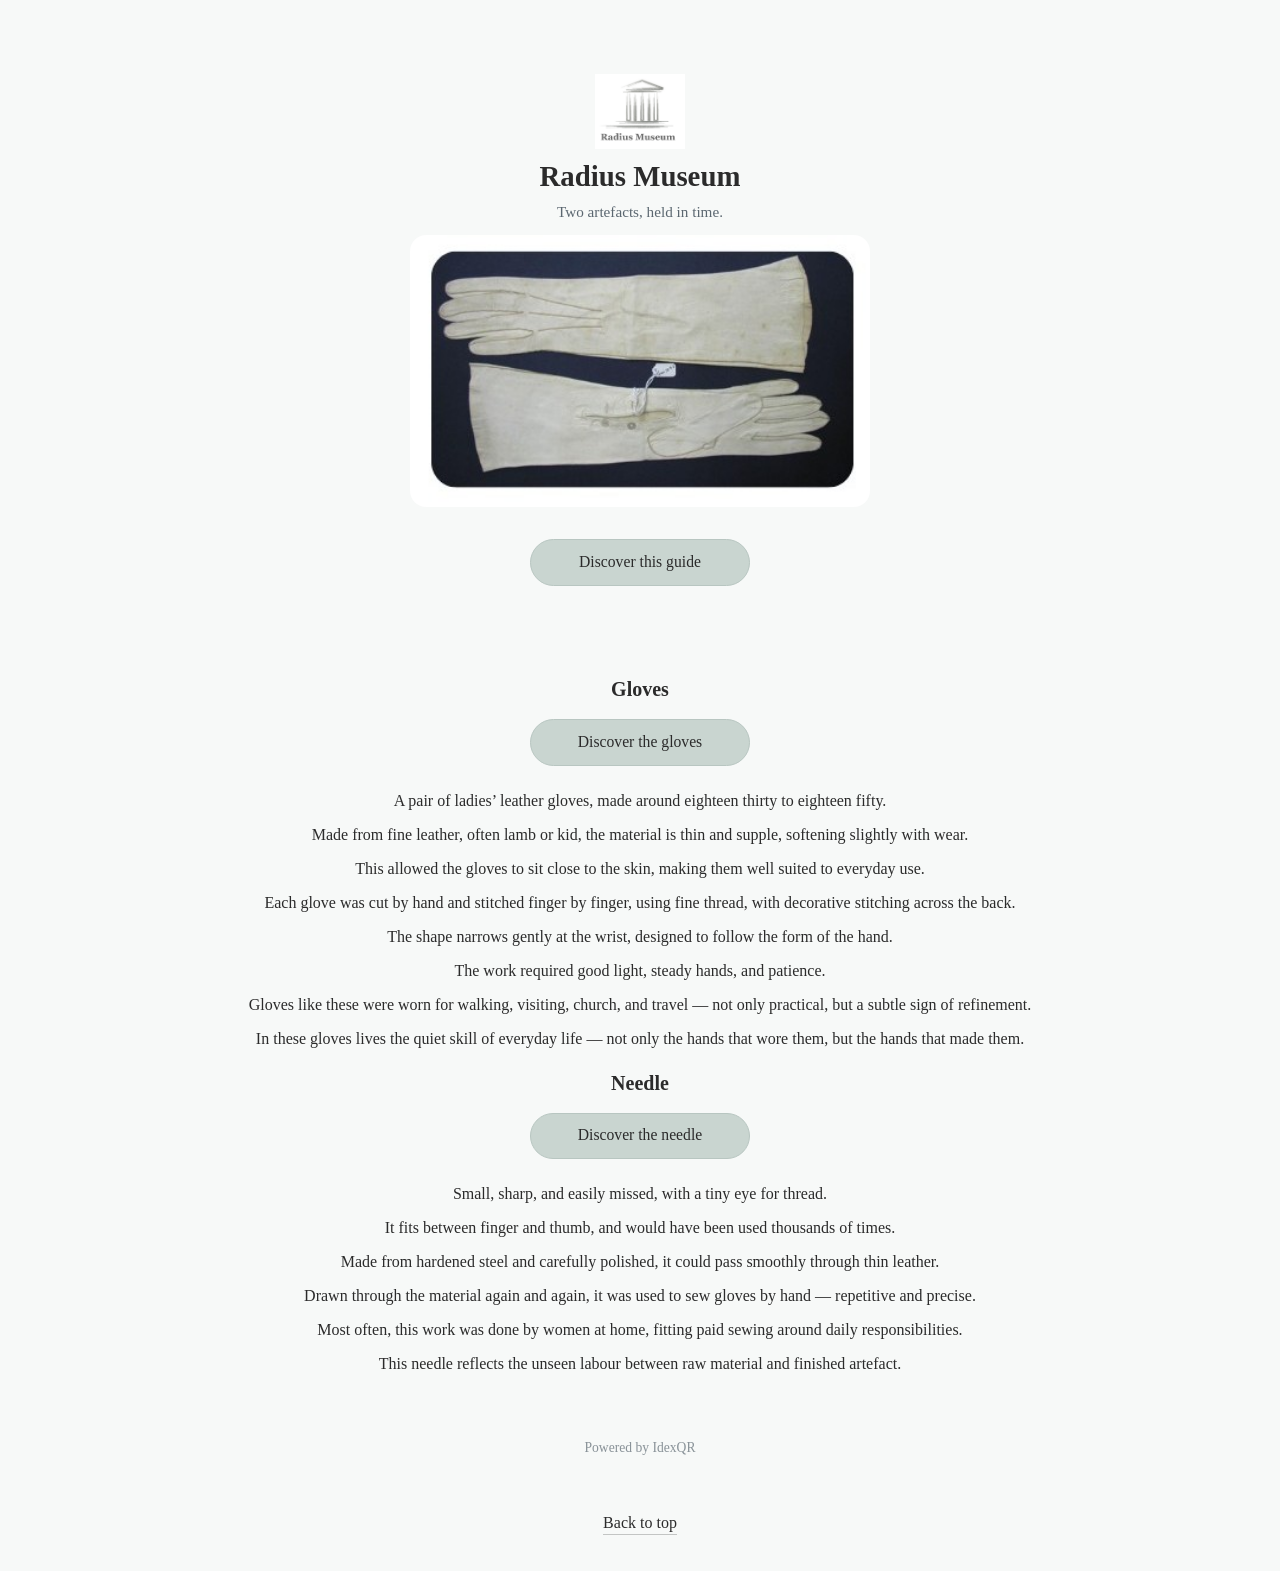
==== docs/museum-legacy.html @ da5138e6 "Rename museum.html to museum-legacy.html" ====
<!doctype html>
<html lang="en-GB">
<head>
  <meta charset="utf-8" />
  <meta name="viewport" content="width=device-width, initial-scale=1" />
  <title>Two Artefacts, One Pair of Hands — Discover</title>
  <meta name="description" content="A calm, spoken-first guide for two museum artefacts: gloves and a sewing needle." />
  <link rel="stylesheet" href="style.css?v=6" />
</head>

<body>
  <a id="top"></a>

  <main>
    <header class="wrap hero" style="text-align: center;">
  <img src="images/museum-logo.png" alt="Radius Museum logo" class="museum-logo" />

  <h1 class="light-heading">Radius Museum</h1>

  <p class="intro">
    Two artefacts, held in time.
  </p>

  <img src="images/gloves.jpg" alt="Ladies’ leather gloves and sewing needle" class="object-image" />

  <button type="button" class="quiet-button" onclick="playEmbeddedAudio('museumAudio')">
    Discover this guide
  </button>

  <p class="sr-only">
    You’ve just opened the Radius Museum guide.
  </p>

  <p class="sr-only">
    You are first exploring the gloves, followed by the needle.
  </p>
</header>
    
    <section class="wrap">
      <h2>Gloves</h2>

      <button type="button" class="quiet-button" onclick="playEmbeddedAudio('glovesAudio')">
      Discover the gloves
      </button>

      <p>
        A pair of ladies’ leather gloves, made around eighteen thirty to eighteen fifty.
      </p>

      <p>
        Made from fine leather, often lamb or kid, the material is thin and supple, softening slightly with wear.
      </p>

      <p>
        This allowed the gloves to sit close to the skin, making them well suited to everyday use.
      </p>

      <p>
        Each glove was cut by hand and stitched finger by finger, using fine thread, with decorative stitching across the back.
      </p>

      <p>
        The shape narrows gently at the wrist, designed to follow the form of the hand.
      </p>

      <p>
        The work required good light, steady hands, and patience.
      </p>

      <p>
        Gloves like these were worn for walking, visiting, church, and travel — not only practical, but a subtle sign of refinement.
      </p>

      <p>
        In these gloves lives the quiet skill of everyday life — not only the hands that wore them, but the hands that made them.
      </p>

      <h2>Needle</h2>

      <button type="button" class="quiet-button" onclick="playEmbeddedAudio('needleAudio')">
      Discover the needle
      </button>

      <p>
        Small, sharp, and easily missed, with a tiny eye for thread.
      </p>

      <p>
        It fits between finger and thumb, and would have been used thousands of times.
      </p>

      <p>
        Made from hardened steel and carefully polished, it could pass smoothly through thin leather.
      </p>

      <p>
        Drawn through the material again and again, it was used to sew gloves by hand — repetitive and precise.
      </p>

      <p>
        Most often, this work was done by women at home, fitting paid sewing around daily responsibilities.
      </p>

      <p>
        This needle reflects the unseen labour between raw material and finished artefact.
      </p>
    </section>

    <p class="powered-by">Powered by IdexQR</p>

    <footer class="footer">
      <a href="#top" class="back-link">Back to top</a>
    </footer>
  </main>

  <audio id="museumAudio" src="audio/arrival.mp3" preload="auto"></audio>
  <audio id="glovesAudio" src="audio/gloves.mp3" preload="auto"></audio>
  <audio id="needleAudio" src="audio/needle.mp3" preload="auto"></audio>

  <script>
    let currentAudio = null;

    function stopCurrentAudio() {
      if (currentAudio) {
        currentAudio.pause();
        currentAudio.currentTime = 0;
      }
    }

    function playEmbeddedAudio(id) {
      stopCurrentAudio();
      currentAudio = document.getElementById(id);

      if (!currentAudio) return;

      currentAudio.currentTime = 0;

      const playPromise = currentAudio.play();
      if (playPromise !== undefined) {
        playPromise.catch(err => {
          console.error("Embedded audio failed:", id, err);
        });
      }
    }
  </script>
</body>
</html>
---- docs/style.css ----
:root {
  --bg: #F3F5F4;
  --ink: #1f2428;
  --muted: #5b6770;
  --card: #F1F4F3;
  --border: #d7dde3;
}

* { box-sizing: border-box; }

html { scroll-behavior: smooth; }

body {
  margin: 0;
  font-family: Georgia, serif;
  background: #F7F9F8;
  color: #2b2b2b;
  display: flex;
  flex-direction: column;
  align-items: center;
  justify-content: flex-start;
  padding-top: 50px;
  min-height: 100vh;
  text-align: center;
}

.wrap {
  max-width: 860px;
  margin: 0 auto;
  padding: 18px 16px;
}

.hero {
  text-align: center;
  margin-top: 6px;
  margin-bottom: 1.4rem;
}

.hero img + img {
  margin-top: 0.5rem;   /* space between logo and image */
}

.kicker {
  margin: 0;
  color: var(--muted);
  letter-spacing: 0.02em;
}

h1 {
  margin: 6px 0 6px;
  font-size: 1.8rem;
  line-height: 1.2;
}

h2 {
  margin: 0 0 8px;
  font-size: 1.25rem;
}

.sub {
  margin: 0 0 8px;
  color: var(--muted);
}

.muted-line {
  margin: 12px 0;
  color: var(--muted);
  font-size: 0.95rem;
}

.cards {
  display: grid;
  gap: 20px;
}

.card {
  display: block;
  background: var(--card);
  border: 1px solid var(--border);
  border-radius: 16px;
  padding: 16px;
  text-decoration: none;
  color: inherit;
  line-height: 1.6;
  margin: 18px 0;
}

.listen-group {
  display: flex;
  flex-wrap: wrap;
  gap: 0.75rem;
  justify-content: center;
  margin-top: 1.5rem;
  margin-bottom: 0.5rem;
}

.quiet-button {
  display: inline-block;
  background: #C9D5D0;
  border: 1px solid #B8C6C1;
  border-radius: 999px;
  padding: 0.8rem 1.1rem;
  font: inherit;
  font-size: 0.98rem;
  color: #2b2b2b;
  cursor: pointer;
  line-height: 1.2;
  text-decoration: none;
  min-width: 220px;
  text-align: center;

  margin: 10px 0;   /* 👈 add this */
}

.quiet-button:hover,
.quiet-button:focus {
  background: #B8C6C1;
  border-color: #AEBDB7;
}

.back-link {
  display: inline-block;
  margin-top: 20px;
  color: #2b2b2b;
  text-decoration: none;
  border-bottom: 1px solid rgba(43,43,43,0.25);
  padding-bottom: 2px;
  text-align: center;
}

.back-link:hover {
  border-bottom-color: rgba(43,43,43,0.5);
}

.footer {
  padding: 28px 0 36px;
  color: var(--muted);
}

.powered-by {
  margin-top: 33px;
  margin-bottom: 10px;
  font-size: 0.85rem;
  color: var(--muted);
  text-align: center;
  opacity: 0.7;
}

.sr-only {
  position: absolute !important;
  width: 1px !important;
  height: 1px !important;
  padding: 0 !important;
  margin: -1px !important;
  overflow: hidden !important;
  clip: rect(0, 0, 0, 0) !important;
  clip-path: inset(50%) !important;
  white-space: nowrap !important;
  border: 0 !important;
}

.museum-logo {
  display: block;
  max-width: 90px;       /* smaller than before */
  width: 100%;
  height: auto;
  margin: 0 auto 0.6rem; /* tighter spacing below */
  opacity: 0.9;          /* softens it slightly */
}

.object-image {
  display: block;
  max-width: 460px;      /* slightly larger presence */
  width: 92%;
  height: auto;
  margin: 0 auto 1.4rem; /* a little more breathing room */
  border-radius: 16px;
}

.intro {
  margin: 10px 0 14px;
  color: var(--muted);
  font-size: 0.95rem;
}

section.wrap h2 {
  margin-top: 24px;
}
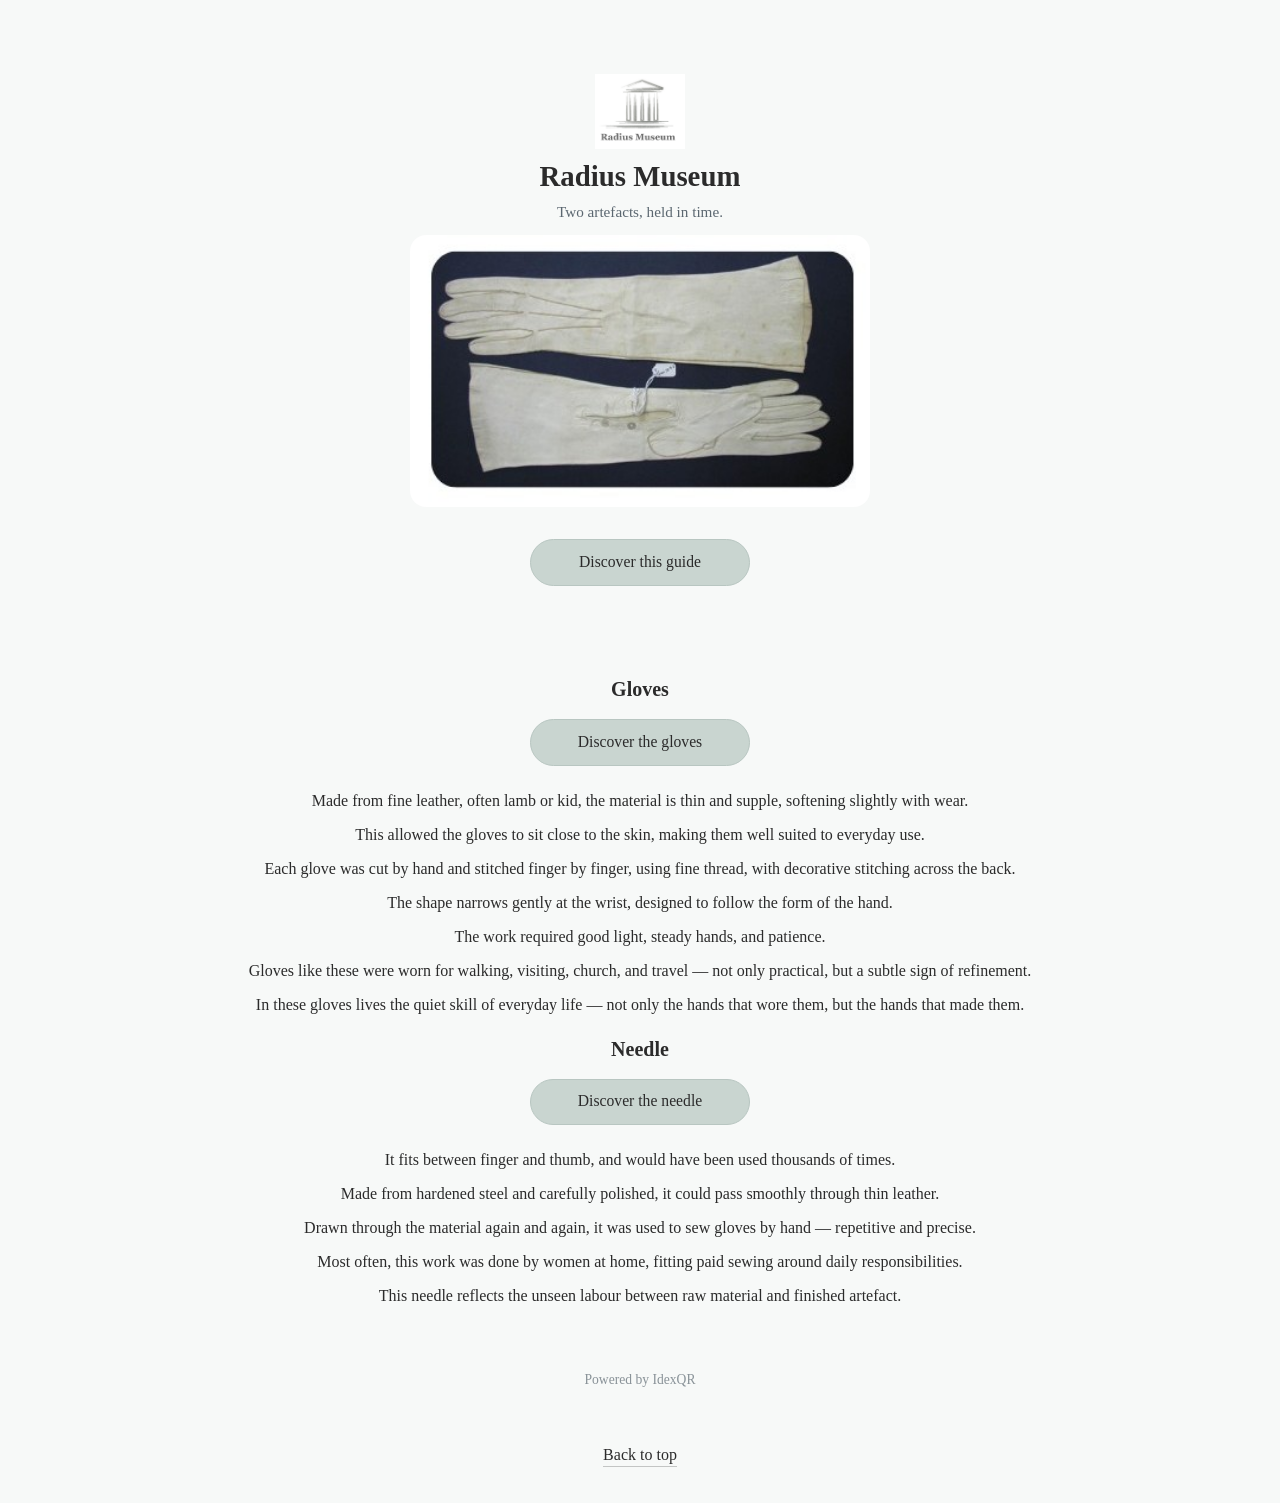
==== commit 2261a1a0: "Update museum-legacy.html" ====
--- a/docs/museum-legacy.html
+++ b/docs/museum-legacy.html
@@ -43,7 +43,7 @@
       Discover the gloves
       </button>
 
-      <p>
+      <p class="sr-only">
         A pair of ladies’ leather gloves, made around eighteen thirty to eighteen fifty.
       </p>
 
@@ -81,7 +81,7 @@
       Discover the needle
       </button>
 
-      <p>
+      <p class="sr-only">
         Small, sharp, and easily missed, with a tiny eye for thread.
       </p>
 
--- a/docs/style.css
+++ b/docs/style.css
@@ -183,6 +183,10 @@
   font-size: 0.95rem;
 }
 
+/* FORCE hide screen reader text */
+p.sr-only {
+  display: none !important;
+}
 section.wrap h2 {
   margin-top: 24px;
 }
